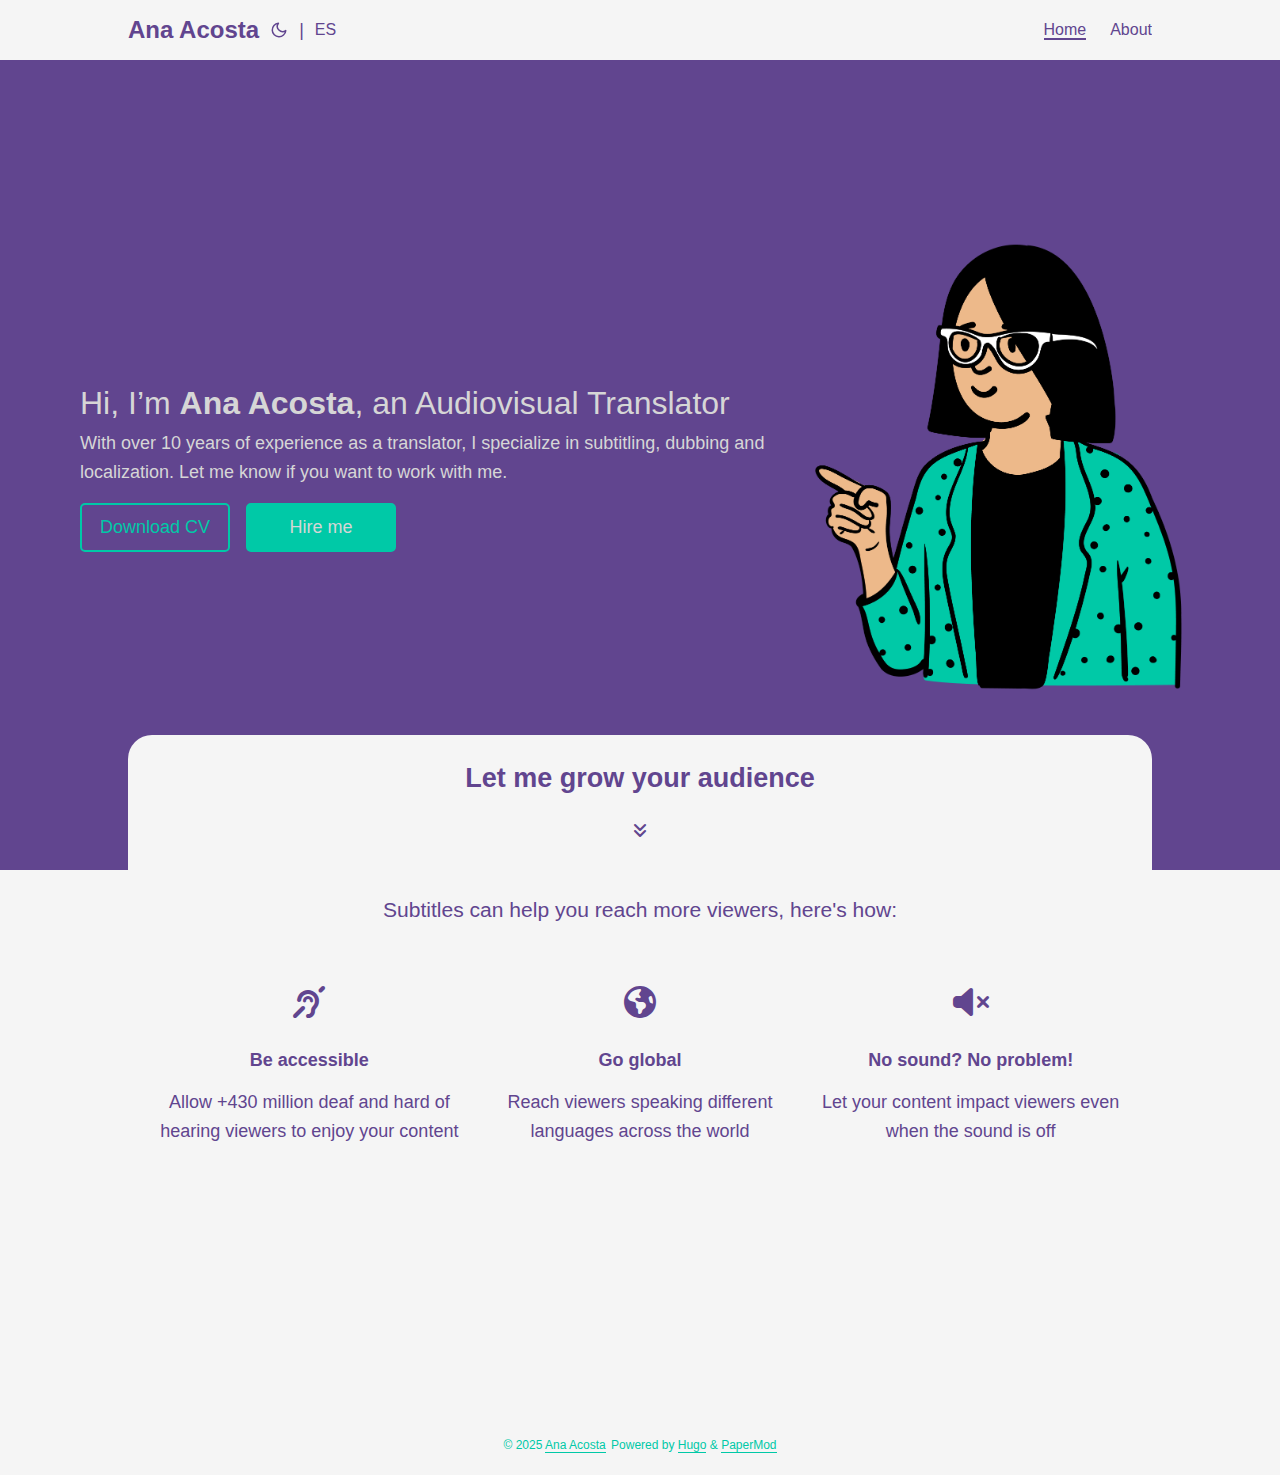
==== index.html @ 1afe2f25 "build" ====
<!DOCTYPE html>
<html lang="en" dir="auto">

<head>
	<meta name="generator" content="Hugo 0.145.0"><meta charset="utf-8">
<meta http-equiv="X-UA-Compatible" content="IE=edge">
<meta name="viewport" content="width=device-width, initial-scale=1, shrink-to-fit=no">
<meta name="robots" content="index, follow">
<title>Ana Acosta</title>

<meta name="description" content="">
<meta name="author" content="">
<link rel="canonical" href="http://anatraductora.netlify.app/">
<link crossorigin="anonymous" href="/assets/css/stylesheet.622bb0aef351e11226bcba35657002b34251ba4b2de936a2e7d5f0793b246d91.css" integrity="sha256-YiuwrvNR4RImvLo1ZXACs0JRukst6Tai59XweTskbZE=" rel="preload stylesheet" as="style">
<link rel="icon" href="http://anatraductora.netlify.app/favicon.ico">
<link rel="icon" type="image/png" sizes="16x16" href="http://anatraductora.netlify.app/favicon-16x16.png">
<link rel="icon" type="image/png" sizes="32x32" href="http://anatraductora.netlify.app/favicon-32x32.png">
<link rel="apple-touch-icon" href="http://anatraductora.netlify.app/apple-touch-icon.png">
<link rel="mask-icon" href="http://anatraductora.netlify.app/safari-pinned-tab.svg">
<meta name="theme-color" content="#2e2e33">
<meta name="msapplication-TileColor" content="#2e2e33">
<link rel="alternate" type="application/rss+xml" href="http://anatraductora.netlify.app/index.xml">
<link rel="alternate" hreflang="es" href="http://anatraductora.netlify.app/es/">
<link rel="alternate" hreflang="en" href="http://anatraductora.netlify.app/">
<noscript>
    <style>
        #theme-toggle,
        .top-link {
            display: none;
        }

    </style>
    <style>
        @media (prefers-color-scheme: dark) {
            :root {
                --theme: rgb(29, 30, 32);
                --entry: rgb(46, 46, 51);
                --primary: rgb(218, 218, 219);
                --secondary: rgb(155, 156, 157);
                --tertiary: rgb(65, 66, 68);
                --content: rgb(196, 196, 197);
                --hljs-bg: rgb(46, 46, 51);
                --code-bg: rgb(55, 56, 62);
                --border: rgb(51, 51, 51);
            }

            .list {
                background: var(--theme);
            }

            .list:not(.dark)::-webkit-scrollbar-track {
                background: 0 0;
            }

            .list:not(.dark)::-webkit-scrollbar-thumb {
                border-color: var(--theme);
            }
        }

    </style>
</noscript><link rel="stylesheet" href="/css/fontawesome.min.css" />
<link rel="stylesheet" href="/css/solid.min.css" />

<script src="/js/helpers.js"></script><meta property="og:title" content="Ana Acosta" />
<meta property="og:description" content="" />
<meta property="og:type" content="website" />
<meta property="og:url" content="http://anatraductora.netlify.app/" />

<meta name="twitter:card" content="summary"/>
<meta name="twitter:title" content="Ana Acosta"/>
<meta name="twitter:description" content=""/>

<script type="application/ld+json">
{
  "@context": "https://schema.org",
  "@type": "Organization",
  "name": "Ana Acosta",
  "url": "http://anatraductora.netlify.app/",
  "description": "",
  "thumbnailUrl": "http://anatraductora.netlify.app/favicon.ico",
  "sameAs": [
      
  ]
}
</script>
</head>

<body class="list" id="top">
<script>
    if (localStorage.getItem("pref-theme") === "dark") {
        document.body.classList.add('dark');
    } else if (localStorage.getItem("pref-theme") === "light") {
        document.body.classList.remove('dark')
    } else if (window.matchMedia('(prefers-color-scheme: dark)').matches) {
        document.body.classList.add('dark');
    }

</script>

<header class="header">
    <nav class="nav">
        <div class="logo">
            <a href="http://anatraductora.netlify.app/" accesskey="h" title="Ana Acosta (Alt + H)">Ana Acosta</a>
            <div class="logo-switches">
                <button id="theme-toggle" accesskey="t" title="(Alt + T)">
                    <svg id="moon" xmlns="http://www.w3.org/2000/svg" width="24" height="18" viewBox="0 0 24 24"
                        fill="none" stroke="currentColor" stroke-width="2" stroke-linecap="round"
                        stroke-linejoin="round">
                        <path d="M21 12.79A9 9 0 1 1 11.21 3 7 7 0 0 0 21 12.79z"></path>
                    </svg>
                    <svg id="sun" xmlns="http://www.w3.org/2000/svg" width="24" height="18" viewBox="0 0 24 24"
                        fill="none" stroke="currentColor" stroke-width="2" stroke-linecap="round"
                        stroke-linejoin="round">
                        <circle cx="12" cy="12" r="5"></circle>
                        <line x1="12" y1="1" x2="12" y2="3"></line>
                        <line x1="12" y1="21" x2="12" y2="23"></line>
                        <line x1="4.22" y1="4.22" x2="5.64" y2="5.64"></line>
                        <line x1="18.36" y1="18.36" x2="19.78" y2="19.78"></line>
                        <line x1="1" y1="12" x2="3" y2="12"></line>
                        <line x1="21" y1="12" x2="23" y2="12"></line>
                        <line x1="4.22" y1="19.78" x2="5.64" y2="18.36"></line>
                        <line x1="18.36" y1="5.64" x2="19.78" y2="4.22"></line>
                    </svg>
                </button>
                <ul class="lang-switch"><li>|</li>
                    <li>
                        <a href="http://anatraductora.netlify.app/es/" title="Español"
                            aria-label="Español">ES</a>
                    </li>
                </ul>
            </div>
        </div>
        <ul id="menu">
            <li>
                <a href="http://anatraductora.netlify.app/" title="Home">
                    <span class="active">Home</span>
                </a>
            </li>
            <li>
                <a href="http://anatraductora.netlify.app/about" title="About">
                    <span>About</span>
                </a>
            </li>
        </ul>
    </nav>
</header>
<main class="main"> <section class="home-hero">
    <div>
        <div>
            <p class="home-hero-title">Hi, I&rsquo;m <strong>Ana Acosta</strong>, an Audiovisual Translator</p>
            <p>With over 10 years of experience as a translator, I specialize in subtitling, dubbing and localization. Let me know if you want to work with me.</p>
        </div>
        <div class="home-hero-btns">
            <a class="home-hero-btn btn-secondary" href='/resources/en/Ana_Acosta_CV.pdf'>Download CV</a>
            <a class="home-hero-btn" href="mailto: anasilvina.acosta@gmail.com">Hire me </a>
        </div>
    </div>

  <div>
    <img src="/img/ana.png" alt="Illustration of Ana" class="home-hero-img"/>
  </div>
</section>
<section class="home-sellingpts">
    <div class="cat">
        <h2>Let me grow your audience<h2>
        <a href="#home-sellingpts-blurb"><i class="fa-solid fa-angles-down hide-on-scroll"></i></a>
    </div>
    <h3 class="home-sellingpts-blurb" id="home-sellingpts-blurb">Subtitles can help you reach more viewers, here&#39;s how:</h3>
    <div class="home-sellingpts-list">
        <article class="flex flex-col">
            <i class="fa-solid fa-ear-deaf text-5xl mb-4"></i>
            <h4 class="text-lg font-medium">Be accessible</h4>
            <p> Allow &#43;430 million deaf and hard of hearing viewers to enjoy your content </p>
        </article>
        <article class="flex flex-col">
            <i class="fa-solid fa-earth-americas text-5xl mb-4"></i>
            <h4 class="text-lg font-medium"> Go global </h4>
            <p> Reach viewers speaking different languages across the world </p>
        </article>
        <article class="flex flex-col">
            <i class="fa-solid fa-volume-xmark text-5xl mb-4"></i>
            <h4 class="text-lg font-medium"> No sound? No problem! </h4>
            <p> Let your content impact viewers even when the sound is off </p>
        </article>
    </div>
</section>

    </main>
    
<footer class="footer">
    <span>&copy; 2025 <a href="http://anatraductora.netlify.app/">Ana Acosta</a></span>
    <span>
        Powered by
        <a href="https://gohugo.io/" rel="noopener noreferrer" target="_blank">Hugo</a> &
        <a href="https://github.com/adityatelange/hugo-PaperMod/" rel="noopener" target="_blank">PaperMod</a>
    </span>
</footer>
<a href="#top" aria-label="go to top" title="Go to Top (Alt + G)" class="top-link" id="top-link" accesskey="g">
    <svg xmlns="http://www.w3.org/2000/svg" viewBox="0 0 12 6" fill="currentColor">
        <path d="M12 6H0l6-6z" />
    </svg>
</a>

<script>
    let menu = document.getElementById('menu')
    if (menu) {
        menu.scrollLeft = localStorage.getItem("menu-scroll-position");
        menu.onscroll = function () {
            localStorage.setItem("menu-scroll-position", menu.scrollLeft);
        }
    }

    document.querySelectorAll('a[href^="#"]').forEach(anchor => {
        anchor.addEventListener("click", function (e) {
            e.preventDefault();
            var id = this.getAttribute("href").substr(1);
            if (!window.matchMedia('(prefers-reduced-motion: reduce)').matches) {
                document.querySelector(`[id='${decodeURIComponent(id)}']`).scrollIntoView({
                    behavior: "smooth"
                });
            } else {
                document.querySelector(`[id='${decodeURIComponent(id)}']`).scrollIntoView();
            }
            if (id === "top") {
                history.replaceState(null, null, " ");
            } else {
                history.pushState(null, null, `#${id}`);
            }
        });
    });

</script>
<script>
    var mybutton = document.getElementById("top-link");
    window.onscroll = function () {
        if (document.body.scrollTop > 800 || document.documentElement.scrollTop > 800) {
            mybutton.style.visibility = "visible";
            mybutton.style.opacity = "1";
        } else {
            mybutton.style.visibility = "hidden";
            mybutton.style.opacity = "0";
        }
    };

</script>
<script>
    document.getElementById("theme-toggle").addEventListener("click", () => {
        if (document.body.className.includes("dark")) {
            document.body.classList.remove('dark');
            localStorage.setItem("pref-theme", 'light');
        } else {
            document.body.classList.add('dark');
            localStorage.setItem("pref-theme", 'dark');
        }
    })

</script>
</body>

</html>
---- assets/css/stylesheet.622bb0aef351e11226bcba35657002b34251ba4b2de936a2e7d5f0793b246d91.css ----
/*
  PaperMod v6
  License: MIT https://github.com/adityatelange/hugo-PaperMod/blob/master/LICENSE
  Copyright (c) 2020 nanxiaobei and adityatelange
  Copyright (c) 2021-2022 adityatelange
*/
:root{--gap:24px;--content-gap:20px;--nav-width:1024px;--main-width:720px;--header-height:60px;--footer-height:60px;--radius:8px;--theme:rgb(255, 255, 255);--entry:rgb(255, 255, 255);--primary:#61458F;--secondary:#00C9A7;--tertiary:rgb(214, 214, 214);--content:rgb(31, 31, 31);--hljs-bg:rgb(28, 29, 33);--code-bg:rgb(245, 245, 245);--border:rgb(238, 238, 238)}.dark{--theme:rgb(29, 30, 32);--entry:rgb(46, 46, 51);--primary:rgb(218, 218, 219);--secondary:rgb(155, 156, 157);--tertiary:rgb(65, 66, 68);--content:rgb(196, 196, 197);--hljs-bg:rgb(46, 46, 51);--code-bg:rgb(55, 56, 62);--border:rgb(51, 51, 51)}.list{background:var(--code-bg)}.dark.list{background:var(--theme)}*,::after,::before{box-sizing:border-box}html{-webkit-tap-highlight-color:transparent;overflow-y:scroll}a,button,body{color:var(--primary)}h1,h2,h3,h4,h5,h6{color:var(--primary)}body{min-width:100%;font-family:-apple-system,BlinkMacSystemFont,segoe ui,Roboto,Oxygen,Ubuntu,Cantarell,open sans,helvetica neue,sans-serif;font-size:18px;line-height:1.6;word-break:break-word;background:var(--theme)}article,aside,figcaption,figure,footer,header,hgroup,main,nav,section,table{display:block}h1,h2,h3,h4,h5,h6{line-height:1.2}h1,h2,h3,h4,h5,h6,p{margin-top:0;margin-bottom:0}ul{padding:0}a{text-decoration:none}body,figure,ul{margin:0}table{width:100%;border-collapse:collapse;border-spacing:0;overflow-x:auto;word-break:keep-all}button,input,textarea{padding:0;font:inherit;background:0 0;border:0}input,textarea{outline:0}button,input[type=button],input[type=submit]{cursor:pointer}input:-webkit-autofill,textarea:-webkit-autofill{box-shadow:0 0 0 50px var(--theme)inset}img{display:block;max-width:100%}.not-found{position:absolute;left:0;right:0;display:flex;align-items:center;justify-content:center;height:80%;font-size:160px;font-weight:700}.about-container{padding:5vh 10vw;display:grid;grid-template-columns:1fr 2fr;gap:10vw;align-items:center}.about-img .mobile-img{display:none}@media(max-width:640px){.about-container{display:flex;flex-direction:column}.about-img .mobile-img{display:block}.about-img .desktop-img{display:none}}.archive-posts{width:100%;font-size:16px}.archive-year{margin-top:40px}.archive-year:not(:last-of-type){border-bottom:2px solid var(--border)}.archive-month{display:flex;align-items:flex-start;padding:10px 0}.archive-month-header{margin:25px 0;width:200px}.archive-month:not(:last-of-type){border-bottom:1px solid var(--border)}.archive-entry{position:relative;padding:5px;margin:10px 0}.archive-entry-title{margin:5px 0;font-weight:400}.archive-count,.archive-meta{color:var(--secondary);font-size:14px}.footer,.top-link{font-size:12px;color:var(--secondary)}.footer{max-width:calc(var(--main-width) + var(--gap) * 2);margin:auto;padding:calc((var(--footer-height) - var(--gap))/2)var(--gap);text-align:center;line-height:24px}.footer span{margin-inline-start:1px;margin-inline-end:1px}.footer span:last-child{white-space:nowrap}.footer a{color:inherit;border-bottom:1px solid var(--secondary)}.footer a:hover{border-bottom:1px solid var(--primary)}.top-link{visibility:hidden;position:fixed;bottom:60px;right:30px;z-index:99;background:var(--tertiary);width:42px;height:42px;padding:12px;border-radius:64px;transition:visibility .5s,opacity .8s linear}.top-link,.top-link svg{filter:drop-shadow(0 0 0 var(--theme))}.footer a:hover,.top-link:hover{color:var(--primary)}.top-link:focus,#theme-toggle:focus{outline:0}.nav{display:flex;flex-wrap:wrap;justify-content:space-between;max-width:calc(var(--nav-width) + var(--gap) * 2);margin-inline-start:auto;margin-inline-end:auto;line-height:var(--header-height)}.nav a{display:block}.logo,#menu{display:flex;margin:auto var(--gap)}.logo{flex-wrap:inherit}.logo a{font-size:24px;font-weight:700}.logo a img,.logo a svg{display:inline;vertical-align:middle;pointer-events:none;transform:translate(0,-10%);border-radius:6px;margin-inline-end:8px}button#theme-toggle{font-size:26px;margin:auto 4px}body.dark #moon{vertical-align:middle;display:none}body:not(.dark) #sun{display:none}#menu{list-style:none;word-break:keep-all;overflow-x:auto;white-space:nowrap}#menu li+li{margin-inline-start:var(--gap)}#menu a{font-size:16px}#menu .active{font-weight:500;border-bottom:2px solid}.lang-switch li,.lang-switch ul,.logo-switches{display:inline-flex;margin:auto 4px}.lang-switch{display:flex;flex-wrap:inherit}.lang-switch a{margin:auto 3px;font-size:16px;font-weight:500}.logo-switches{flex-wrap:inherit}.home-hero{min-width:100%;background-color:var(--primary);color:var(--tertiary);min-height:90vh;display:flex;align-items:center;justify-content:space-between;padding:0 5rem}.home-hero-title{font-size:2rem}.home-hero-img{max-height:80vh}.home-hero-btn{display:inline-block;text-align:center;border:2px solid var(--secondary);min-width:150px;border-radius:5px;padding:8px;cursor:pointer;color:var(--tertiary);background-color:var(--secondary)}.home-hero-btn.btn-secondary{color:var(--secondary);background-color:transparent}.home-hero-btns{margin-top:1rem;display:flex;gap:1rem}.home-hero-btn:hover{filter:brightness(.9);-webkit-transition:500ms -webkit-filter linear;-moz-transition:500ms -moz-filter linear;-moz-transition:500ms filter linear;-ms-transition:500ms -ms-filter linear;-o-transition:500ms -o-filter linear;-webkit-filter-transition:500ms filter linear,500ms -webkit-filter linear}.home-sellingpts{position:relative;top:-15vh;width:80%;border-top-left-radius:1.5rem;border-top-right-radius:1.5rem;text-align:center;margin:auto;padding:0 2rem;background-color:var(--code-bg)}.home-sellingpts .cat{min-height:15vh;display:flex;flex-direction:column;align-items:center;justify-content:center;margin-bottom:3vh;gap:1rem}.home-sellingpts .cat i{font-size:1rem}.home-sellingpts-blurb{margin-bottom:4rem;font-weight:400}.home-sellingpts-list{display:grid;grid-template-columns:1fr 1fr 1fr;gap:2rem;padding-bottom:15vh}.home-sellingpts-list article{display:flex;flex-direction:column;gap:1rem}.home-sellingpts-list article i{font-size:2rem;margin-bottom:1rem}@media(max-width:768px){.home-sellingpts-list{grid-template-columns:1fr;grid-template-rows:1fr 1fr 1fr}}@media(max-width:640px){.home-hero{flex-direction:column;text-align:center;justify-content:normal}.home-hero-img{position:relative;top:10vh}.home-hero-btns{justify-content:center;margin-top:1rem}.home-sellingpts{top:-17vh}.home-sellingpts .cat{font-size:1rem;padding-top:1rem;gap:.5rem}}.main{position:relative;min-height:calc(100vh - var(--header-height) - var(--footer-height));margin:auto}.page-header h1{font-size:40px}.pagination{display:flex}.pagination a{color:var(--theme);font-size:13px;line-height:36px;background:var(--primary);border-radius:calc(36px/2);padding:0 16px}.pagination .next{margin-inline-start:auto}.social-icons{padding:12px 0}.social-icons a:not(:last-of-type){margin-inline-end:12px}.social-icons a svg{height:26px;width:26px}code{direction:ltr}div.highlight,pre{position:relative}.copy-code{display:none;position:absolute;top:4px;right:4px;color:rgba(255,255,255,.8);background:rgba(78,78,78,.8);border-radius:var(--radius);padding:0 5px;font-size:14px;user-select:none}div.highlight:hover .copy-code,pre:hover .copy-code{display:block}.first-entry{position:relative;display:flex;flex-direction:column;justify-content:center;min-height:320px;margin:var(--gap)0 calc(var(--gap) * 2)}.first-entry .entry-header{overflow:hidden;display:-webkit-box;-webkit-box-orient:vertical;-webkit-line-clamp:3}.first-entry .entry-header h1{font-size:34px;line-height:1.3}.first-entry .entry-content{margin:14px 0;font-size:16px;-webkit-line-clamp:3}.first-entry .entry-footer{font-size:14px}.home-info .entry-content{-webkit-line-clamp:unset}.post-entry{position:relative;margin-bottom:var(--gap);padding:var(--gap);background:var(--entry);border-radius:var(--radius);transition:transform .1s;border:1px solid var(--border)}.post-entry:active{transform:scale(.96)}.tag-entry .entry-cover{display:none}.entry-header h2{font-size:24px;line-height:1.3}.entry-content{margin:8px 0;color:var(--secondary);font-size:14px;line-height:1.6;overflow:hidden;display:-webkit-box;-webkit-box-orient:vertical;-webkit-line-clamp:2}.entry-footer{color:var(--secondary);font-size:13px}.entry-link{position:absolute;left:0;right:0;top:0;bottom:0}.entry-cover,.entry-isdraft{font-size:14px;color:var(--secondary)}.entry-cover{margin-bottom:var(--gap);text-align:center}.entry-cover img{border-radius:var(--radius);pointer-events:none;width:100%;height:auto}.entry-cover a{color:var(--secondary);box-shadow:0 1px 0 var(--primary)}.page-header,.post-header{margin:24px auto var(--content-gap)}.post-title{margin-bottom:2px;font-size:40px}.post-description{margin-top:10px;margin-bottom:5px}.post-meta,.breadcrumbs{color:var(--secondary);font-size:14px;display:flex;flex-wrap:wrap}.post-meta .i18n_list li{display:inline-flex;list-style:none;margin:auto 3px;box-shadow:0 1px 0 var(--secondary)}.breadcrumbs a{font-size:16px}.post-content{color:var(--content)}.post-content h3,.post-content h4,.post-content h5,.post-content h6{margin:24px 0 16px}.post-content h1{margin:40px auto 32px;font-size:40px}.post-content h2{margin:32px auto 24px;font-size:32px}.post-content h3{font-size:24px}.post-content h4{font-size:16px}.post-content h5{font-size:14px}.post-content h6{font-size:12px}.post-content a,.toc a:hover{box-shadow:0 1px}.post-content a code{margin:auto 0;border-radius:0;box-shadow:0 -1px 0 var(--primary)inset}.post-content del{text-decoration:none;background:linear-gradient(to right,var(--primary) 100%,transparent 0)0/1px 1px repeat-x}.post-content dl,.post-content ol,.post-content p,.post-content figure,.post-content ul{margin-bottom:var(--content-gap)}.post-content ol,.post-content ul{padding-inline-start:20px}.post-content li{margin-top:5px}.post-content li p{margin-bottom:0}.post-content dl{display:flex;flex-wrap:wrap;margin:0}.post-content dt{width:25%;font-weight:700}.post-content dd{width:75%;margin-inline-start:0;padding-inline-start:10px}.post-content dd~dd,.post-content dt~dt{margin-top:10px}.post-content table{margin-bottom:32px}.post-content table th,.post-content table:not(.highlighttable,.highlight table,.gist .highlight) td{min-width:80px;padding:12px 8px;line-height:1.5;border-bottom:1px solid var(--border)}.post-content table th{font-size:14px;text-align:start}.post-content table:not(.highlighttable) td code:only-child{margin:auto 0}.post-content .highlight table{border-radius:var(--radius)}.post-content .highlight:not(table){margin:10px auto;background:var(--hljs-bg)!important;border-radius:var(--radius);direction:ltr}.post-content li>.highlight{margin-inline-end:0}.post-content ul pre{margin-inline-start:calc(var(--gap) * -2)}.post-content .highlight pre{margin:0}.post-content .highlighttable{table-layout:fixed}.post-content .highlighttable td:first-child{width:40px}.post-content .highlighttable td .linenodiv{padding-inline-end:0!important}.post-content .highlighttable td .highlight,.post-content .highlighttable td .linenodiv pre{margin-bottom:0}.post-content code{margin:auto 4px;padding:4px 6px;font-size:.78em;line-height:1.5;background:var(--code-bg);border-radius:2px}.post-content pre code{display:block;margin:auto 0;padding:10px;color:#d5d5d6;background:var(--hljs-bg)!important;border-radius:var(--radius);overflow-x:auto;word-break:break-all}.post-content blockquote{margin:20px 0;padding:0 14px;border-inline-start:3px solid var(--primary)}.post-content hr{margin:30px 0;height:2px;background:var(--tertiary);border:0}.post-content iframe{max-width:100%}.post-content img{border-radius:4px;margin:1rem 0}.post-content img[src*="#center"]{margin:1rem auto}.post-content figure.align-center{text-align:center}.post-content figure>figcaption{color:var(--primary);font-size:16px;font-weight:700;margin:8px 0 16px}.post-content figure>figcaption>p{color:var(--secondary);font-size:14px;font-weight:400}.toc{margin:0 2px 40px;border:1px solid var(--border);background:var(--code-bg);border-radius:var(--radius);padding:.4em}.dark .toc{background:var(--entry)}.toc details summary{cursor:zoom-in;margin-inline-start:20px}.toc details[open] summary{cursor:zoom-out}.toc .details{display:inline;font-weight:500}.toc .inner{margin:0 20px;padding:10px 20px}.toc li ul{margin-inline-start:var(--gap)}.toc summary:focus{outline:0}.post-footer{margin-top:56px}.post-tags li{display:inline-block;margin-inline-end:3px;margin-bottom:5px}.post-tags a,.share-buttons,.paginav{border-radius:var(--radius);background:var(--code-bg);border:1px solid var(--border)}.post-tags a{display:block;padding-inline-start:14px;padding-inline-end:14px;color:var(--secondary);font-size:14px;line-height:34px;background:var(--code-bg)}.post-tags a:hover,.paginav a:hover{background:var(--border)}.share-buttons{margin:14px 0;padding-inline-start:var(--radius);display:flex;justify-content:center;overflow-x:auto}.share-buttons a{margin-top:10px}.share-buttons a:not(:last-of-type){margin-inline-end:12px}h1:hover .anchor,h2:hover .anchor,h3:hover .anchor,h4:hover .anchor,h5:hover .anchor,h6:hover .anchor{display:inline-flex;color:var(--secondary);margin-inline-start:8px;font-weight:500;user-select:none}.paginav{margin:10px 0;display:flex;line-height:30px;border-radius:var(--radius)}.paginav a{padding-inline-start:14px;padding-inline-end:14px;border-radius:var(--radius)}.paginav .title{letter-spacing:1px;text-transform:uppercase;font-size:small;color:var(--secondary)}.paginav .prev,.paginav .next{width:50%}.paginav span:hover:not(.title){box-shadow:0 1px}.paginav .next{margin-inline-start:auto;text-align:right}[dir=rtl] .paginav .next{text-align:left}h1>a>svg{display:inline}img.in-text{display:inline;margin:auto}.buttons,.main .profile{display:flex;justify-content:center}.main .profile{align-items:center;min-height:calc(100vh - var(--header-height) - var(--footer-height) - (var(--gap) * 2));text-align:center}.profile .profile_inner h1{padding:12px 0}.profile img{display:inline-table;border-radius:50%}.buttons{flex-wrap:wrap;max-width:400px;margin:0 auto}.button{background:var(--tertiary);border-radius:var(--radius);margin:8px;padding:6px;transition:transform .1s}.button-inner{padding:0 8px}.button:active{transform:scale(.96)}#searchbox input{padding:4px 10px;width:100%;color:var(--primary);font-weight:700;border:2px solid var(--tertiary);border-radius:var(--radius)}#searchbox input:focus{border-color:var(--secondary)}#searchResults li{list-style:none;border-radius:var(--radius);padding:10px;margin:10px 0;position:relative;font-weight:500}#searchResults{margin:10px 0;width:100%}#searchResults li:active{transition:transform .1s;transform:scale(.98)}#searchResults a{position:absolute;width:100%;height:100%;top:0;left:0;outline:none}#searchResults .focus{transform:scale(.98);border:2px solid var(--tertiary)}.terms-tags li{display:inline-block;margin:10px;font-weight:500}.terms-tags a{display:block;padding:3px 10px;background:var(--tertiary);border-radius:6px;transition:transform .1s}.terms-tags a:active{background:var(--tertiary);transform:scale(.96)}.hljs-comment,.hljs-quote{color:#b6b18b}.hljs-deletion,.hljs-name,.hljs-regexp,.hljs-selector-class,.hljs-selector-id,.hljs-tag,.hljs-template-variable,.hljs-variable{color:#eb3c54}.hljs-built_in,.hljs-builtin-name,.hljs-link,.hljs-literal,.hljs-meta,.hljs-number,.hljs-params,.hljs-type{color:#e7ce56}.hljs-attribute{color:#ee7c2b}.hljs-addition,.hljs-bullet,.hljs-string,.hljs-symbol{color:#4fb4d7}.hljs-section,.hljs-title{color:#78bb65}.hljs-keyword,.hljs-selector-tag{color:#b45ea4}.hljs{display:block;overflow-x:auto;background:#1c1d21;color:#c0c5ce;padding:.5em}.hljs-emphasis{font-style:italic}.hljs-strong{font-weight:700}::-webkit-scrollbar-track{background:0 0}.list:not(.dark)::-webkit-scrollbar-track{background:var(--code-bg)}::-webkit-scrollbar-thumb{background:var(--tertiary);border:5px solid var(--theme);border-radius:var(--radius)}.list:not(.dark)::-webkit-scrollbar-thumb{border:5px solid var(--code-bg)}::-webkit-scrollbar-thumb:hover{background:var(--secondary)}::-webkit-scrollbar:not(.highlighttable,.highlight table,.gist .highlight){background:var(--theme)}.post-content .highlighttable td .highlight pre code::-webkit-scrollbar{display:none}.post-content :not(table) ::-webkit-scrollbar-thumb{border:2px solid var(--hljs-bg);background:#717175}.post-content :not(table) ::-webkit-scrollbar-thumb:hover{background:#a3a3a5}.gist table::-webkit-scrollbar-thumb{border:2px solid #fff;background:#adadad}.gist table::-webkit-scrollbar-thumb:hover{background:#707070}.post-content table::-webkit-scrollbar-thumb{border-width:2px}@media screen and (min-width:768px){::-webkit-scrollbar{width:19px;height:11px}}@media screen and (max-width:768px){:root{--gap:14px}.profile img{transform:scale(.85)}.first-entry{min-height:260px}.archive-month{flex-direction:column}.archive-year{margin-top:20px}.footer{padding:calc((var(--footer-height) - var(--gap) - 10px)/2)var(--gap)}}@media screen and (max-width:900px){.list .top-link{transform:translateY(-5rem)}}@media(prefers-reduced-motion){.terms-tags a:active,.button:active,.post-entry:active,.top-link,#searchResults .focus,#searchResults li:active{transform:none}}
---- css/solid.min.css ----
/*!
 * Font Awesome Free 6.2.0 by @fontawesome - https://fontawesome.com
 * License - https://fontawesome.com/license/free (Icons: CC BY 4.0, Fonts: SIL OFL 1.1, Code: MIT License)
 * Copyright 2022 Fonticons, Inc.
 */
:host,:root{--fa-style-family-classic:"Font Awesome 6 Free";--fa-font-solid:normal 900 1em/1 "Font Awesome 6 Free"}@font-face{font-family:"Font Awesome 6 Free";font-style:normal;font-weight:900;font-display:block;src:url(../webfonts/fa-solid-900.woff2) format("woff2"),url(../webfonts/fa-solid-900.ttf) format("truetype")}.fa-solid,.fas{font-weight:900}
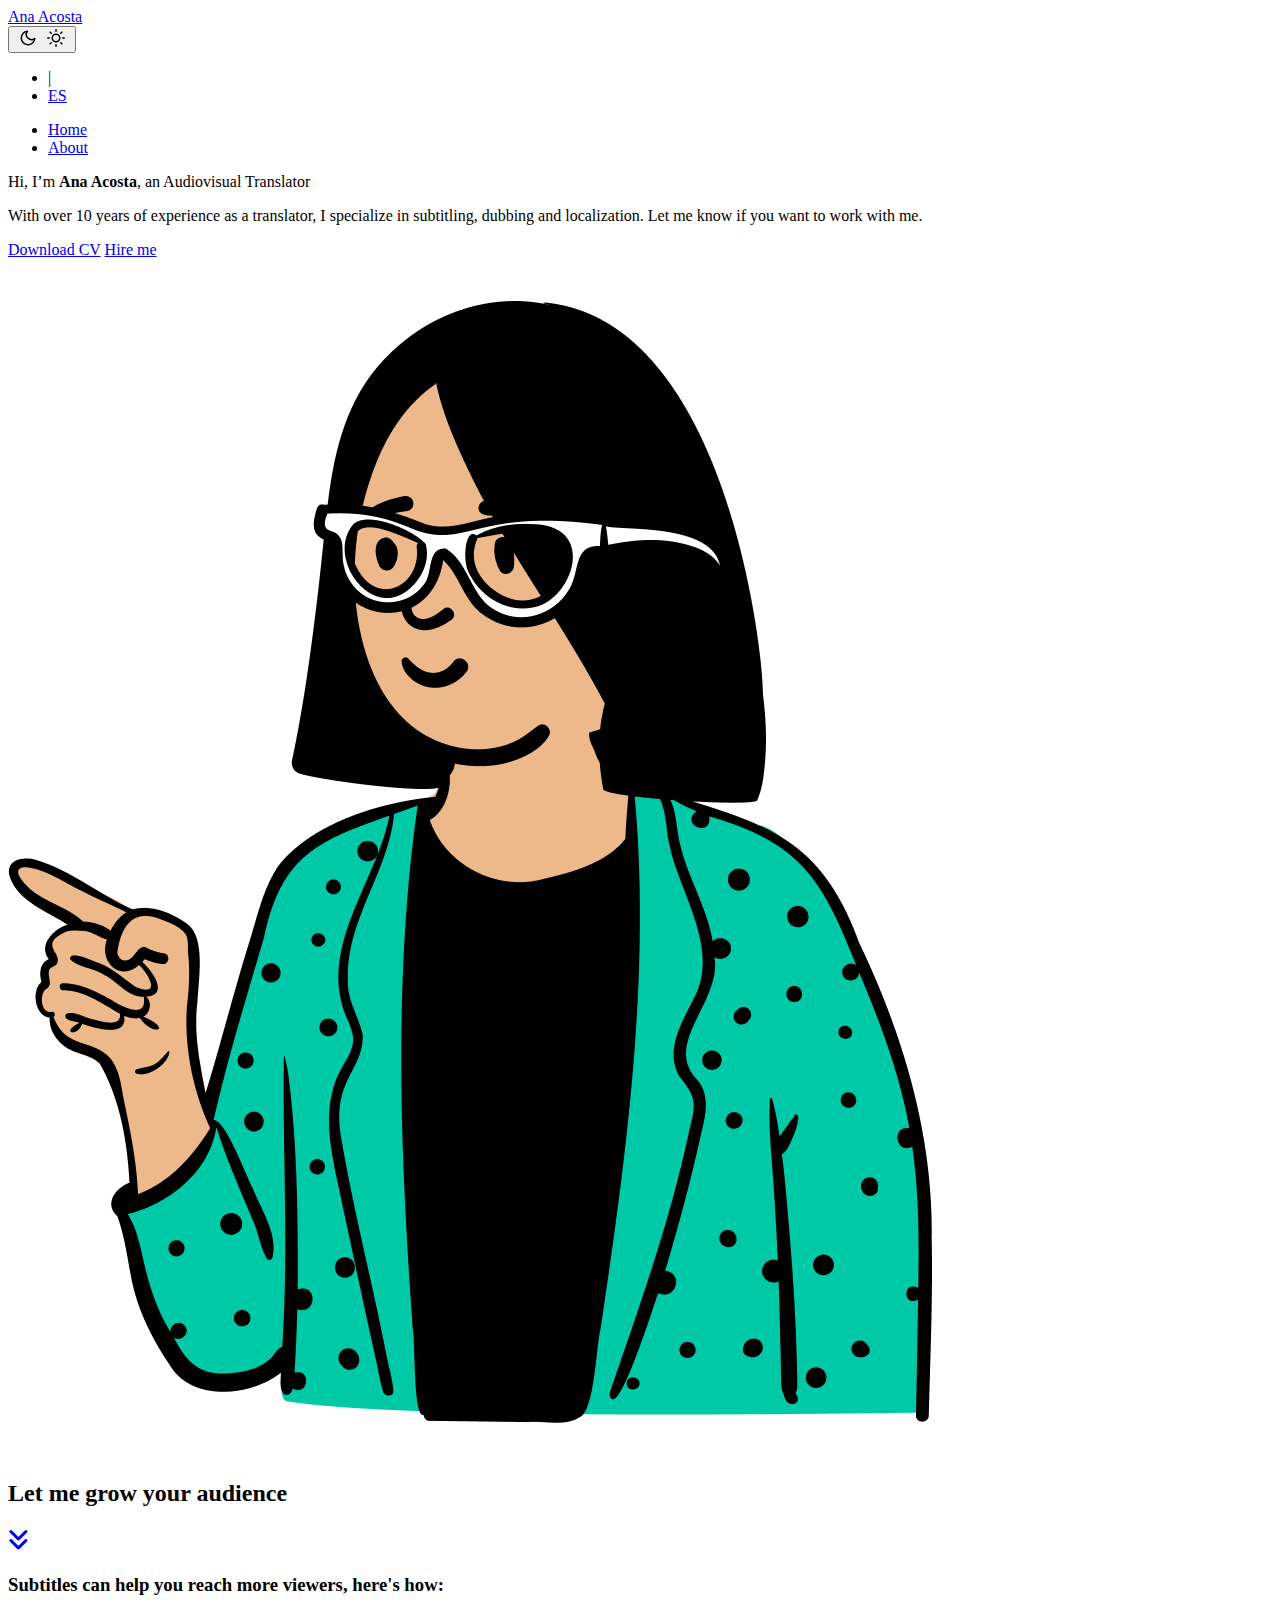
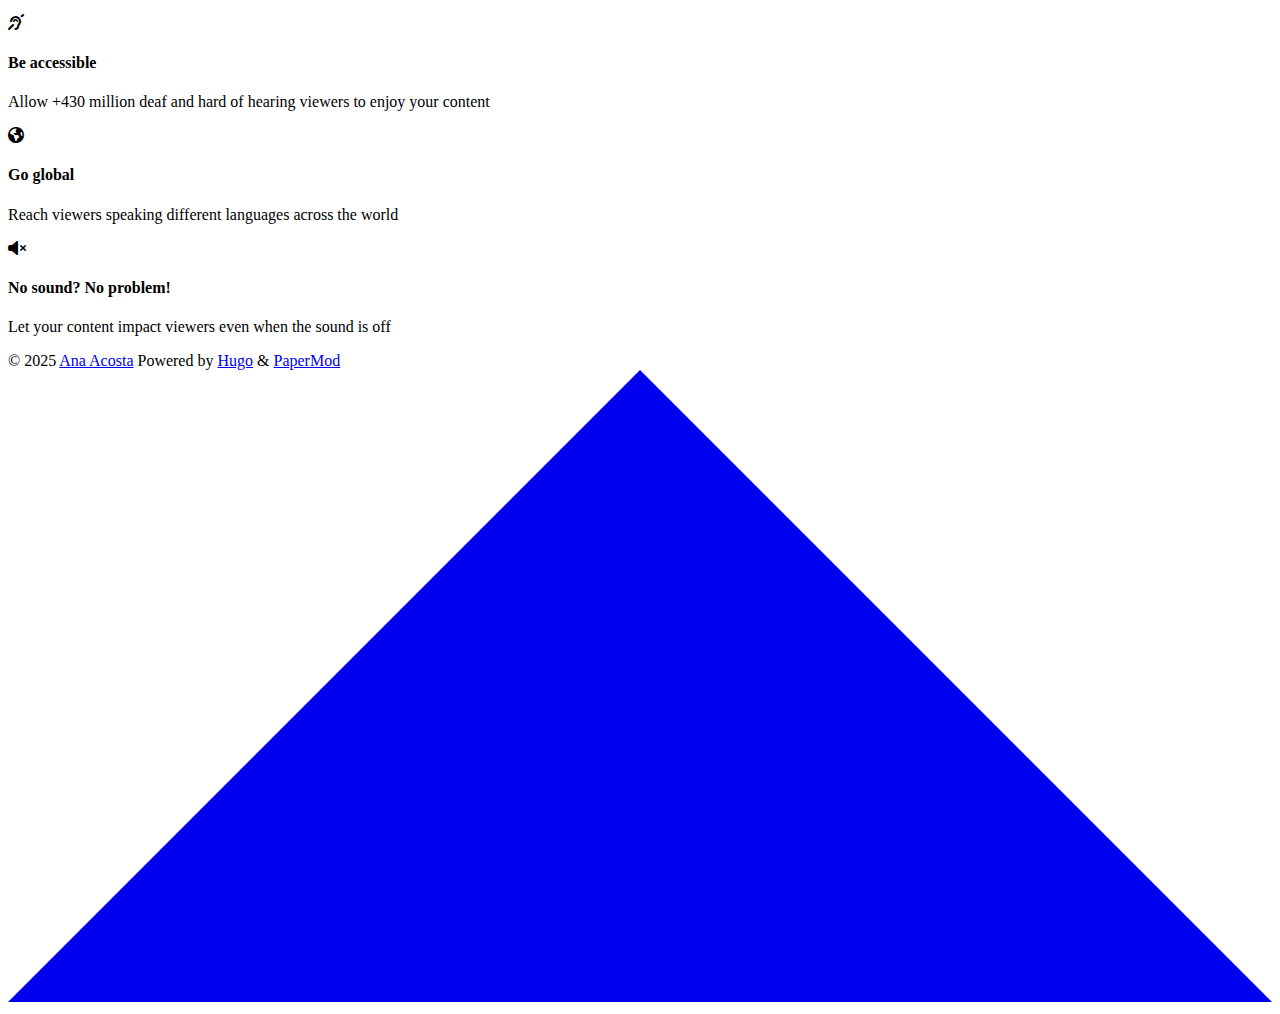
==== commit b3ad6711: "modify config" ====
--- a/index.html
+++ b/index.html
@@ -10,18 +10,18 @@
 
 <meta name="description" content="">
 <meta name="author" content="">
-<link rel="canonical" href="http://anatraductora.netlify.app/">
-<link crossorigin="anonymous" href="/assets/css/stylesheet.622bb0aef351e11226bcba35657002b34251ba4b2de936a2e7d5f0793b246d91.css" integrity="sha256-YiuwrvNR4RImvLo1ZXACs0JRukst6Tai59XweTskbZE=" rel="preload stylesheet" as="style">
-<link rel="icon" href="http://anatraductora.netlify.app/favicon.ico">
-<link rel="icon" type="image/png" sizes="16x16" href="http://anatraductora.netlify.app/favicon-16x16.png">
-<link rel="icon" type="image/png" sizes="32x32" href="http://anatraductora.netlify.app/favicon-32x32.png">
-<link rel="apple-touch-icon" href="http://anatraductora.netlify.app/apple-touch-icon.png">
-<link rel="mask-icon" href="http://anatraductora.netlify.app/safari-pinned-tab.svg">
+<link rel="canonical" href="https://AnaTraductora.github.io/landing-page/">
+<link crossorigin="anonymous" href="./landing-page/assets/css/stylesheet.622bb0aef351e11226bcba35657002b34251ba4b2de936a2e7d5f0793b246d91.css" integrity="sha256-YiuwrvNR4RImvLo1ZXACs0JRukst6Tai59XweTskbZE=" rel="preload stylesheet" as="style">
+<link rel="icon" href="https://AnaTraductora.github.io/landing-page/favicon.ico">
+<link rel="icon" type="image/png" sizes="16x16" href="https://AnaTraductora.github.io/landing-page/favicon-16x16.png">
+<link rel="icon" type="image/png" sizes="32x32" href="https://AnaTraductora.github.io/landing-page/favicon-32x32.png">
+<link rel="apple-touch-icon" href="https://AnaTraductora.github.io/landing-page/apple-touch-icon.png">
+<link rel="mask-icon" href="https://AnaTraductora.github.io/landing-page/safari-pinned-tab.svg">
 <meta name="theme-color" content="#2e2e33">
 <meta name="msapplication-TileColor" content="#2e2e33">
-<link rel="alternate" type="application/rss+xml" href="http://anatraductora.netlify.app/index.xml">
-<link rel="alternate" hreflang="es" href="http://anatraductora.netlify.app/es/">
-<link rel="alternate" hreflang="en" href="http://anatraductora.netlify.app/">
+<link rel="alternate" type="application/rss+xml" href="https://AnaTraductora.github.io/landing-page/index.xml">
+<link rel="alternate" hreflang="es" href="https://AnaTraductora.github.io/landing-page/es/">
+<link rel="alternate" hreflang="en" href="https://AnaTraductora.github.io/landing-page/">
 <noscript>
     <style>
         #theme-toggle,
@@ -58,13 +58,13 @@
         }
 
     </style>
-</noscript><link rel="stylesheet" href="/css/fontawesome.min.css" />
-<link rel="stylesheet" href="/css/solid.min.css" />
-
-<script src="/js/helpers.js"></script><meta property="og:title" content="Ana Acosta" />
+</noscript><link rel="stylesheet" href="./css/fontawesome.min.css" />
+<link rel="stylesheet" href="./css/solid.min.css" />
+
+<script src="./js/helpers.js"></script><meta property="og:title" content="Ana Acosta" />
 <meta property="og:description" content="" />
 <meta property="og:type" content="website" />
-<meta property="og:url" content="http://anatraductora.netlify.app/" />
+<meta property="og:url" content="https://AnaTraductora.github.io/landing-page/" />
 
 <meta name="twitter:card" content="summary"/>
 <meta name="twitter:title" content="Ana Acosta"/>
@@ -75,9 +75,9 @@
   "@context": "https://schema.org",
   "@type": "Organization",
   "name": "Ana Acosta",
-  "url": "http://anatraductora.netlify.app/",
+  "url": "https://AnaTraductora.github.io/landing-page/",
   "description": "",
-  "thumbnailUrl": "http://anatraductora.netlify.app/favicon.ico",
+  "thumbnailUrl": "https://AnaTraductora.github.io/landing-page/favicon.ico",
   "sameAs": [
       
   ]
@@ -100,7 +100,7 @@
 <header class="header">
     <nav class="nav">
         <div class="logo">
-            <a href="http://anatraductora.netlify.app/" accesskey="h" title="Ana Acosta (Alt + H)">Ana Acosta</a>
+            <a href="https://AnaTraductora.github.io/landing-page/" accesskey="h" title="Ana Acosta (Alt + H)">Ana Acosta</a>
             <div class="logo-switches">
                 <button id="theme-toggle" accesskey="t" title="(Alt + T)">
                     <svg id="moon" xmlns="http://www.w3.org/2000/svg" width="24" height="18" viewBox="0 0 24 24"
@@ -124,7 +124,7 @@
                 </button>
                 <ul class="lang-switch"><li>|</li>
                     <li>
-                        <a href="http://anatraductora.netlify.app/es/" title="Español"
+                        <a href="https://AnaTraductora.github.io/landing-page/es/" title="Español"
                             aria-label="Español">ES</a>
                     </li>
                 </ul>
@@ -132,12 +132,12 @@
         </div>
         <ul id="menu">
             <li>
-                <a href="http://anatraductora.netlify.app/" title="Home">
-                    <span class="active">Home</span>
+                <a href="https://AnaTraductora.github.io/landing-page/" title="Home">
+                    <span>Home</span>
                 </a>
             </li>
             <li>
-                <a href="http://anatraductora.netlify.app/about" title="About">
+                <a href="https://AnaTraductora.github.io/landing-page/about" title="About">
                     <span>About</span>
                 </a>
             </li>
@@ -151,13 +151,13 @@
             <p>With over 10 years of experience as a translator, I specialize in subtitling, dubbing and localization. Let me know if you want to work with me.</p>
         </div>
         <div class="home-hero-btns">
-            <a class="home-hero-btn btn-secondary" href='/resources/en/Ana_Acosta_CV.pdf'>Download CV</a>
+            <a class="home-hero-btn btn-secondary" href='./resources/en/Ana_Acosta_CV.pdf'>Download CV</a>
             <a class="home-hero-btn" href="mailto: anasilvina.acosta@gmail.com">Hire me </a>
         </div>
     </div>
 
   <div>
-    <img src="/img/ana.png" alt="Illustration of Ana" class="home-hero-img"/>
+    <img src="./img/ana.png" alt="Illustration of Ana" class="home-hero-img"/>
   </div>
 </section>
 <section class="home-sellingpts">
@@ -188,7 +188,7 @@
     </main>
     
 <footer class="footer">
-    <span>&copy; 2025 <a href="http://anatraductora.netlify.app/">Ana Acosta</a></span>
+    <span>&copy; 2025 <a href="https://AnaTraductora.github.io/landing-page/">Ana Acosta</a></span>
     <span>
         Powered by
         <a href="https://gohugo.io/" rel="noopener noreferrer" target="_blank">Hugo</a> &
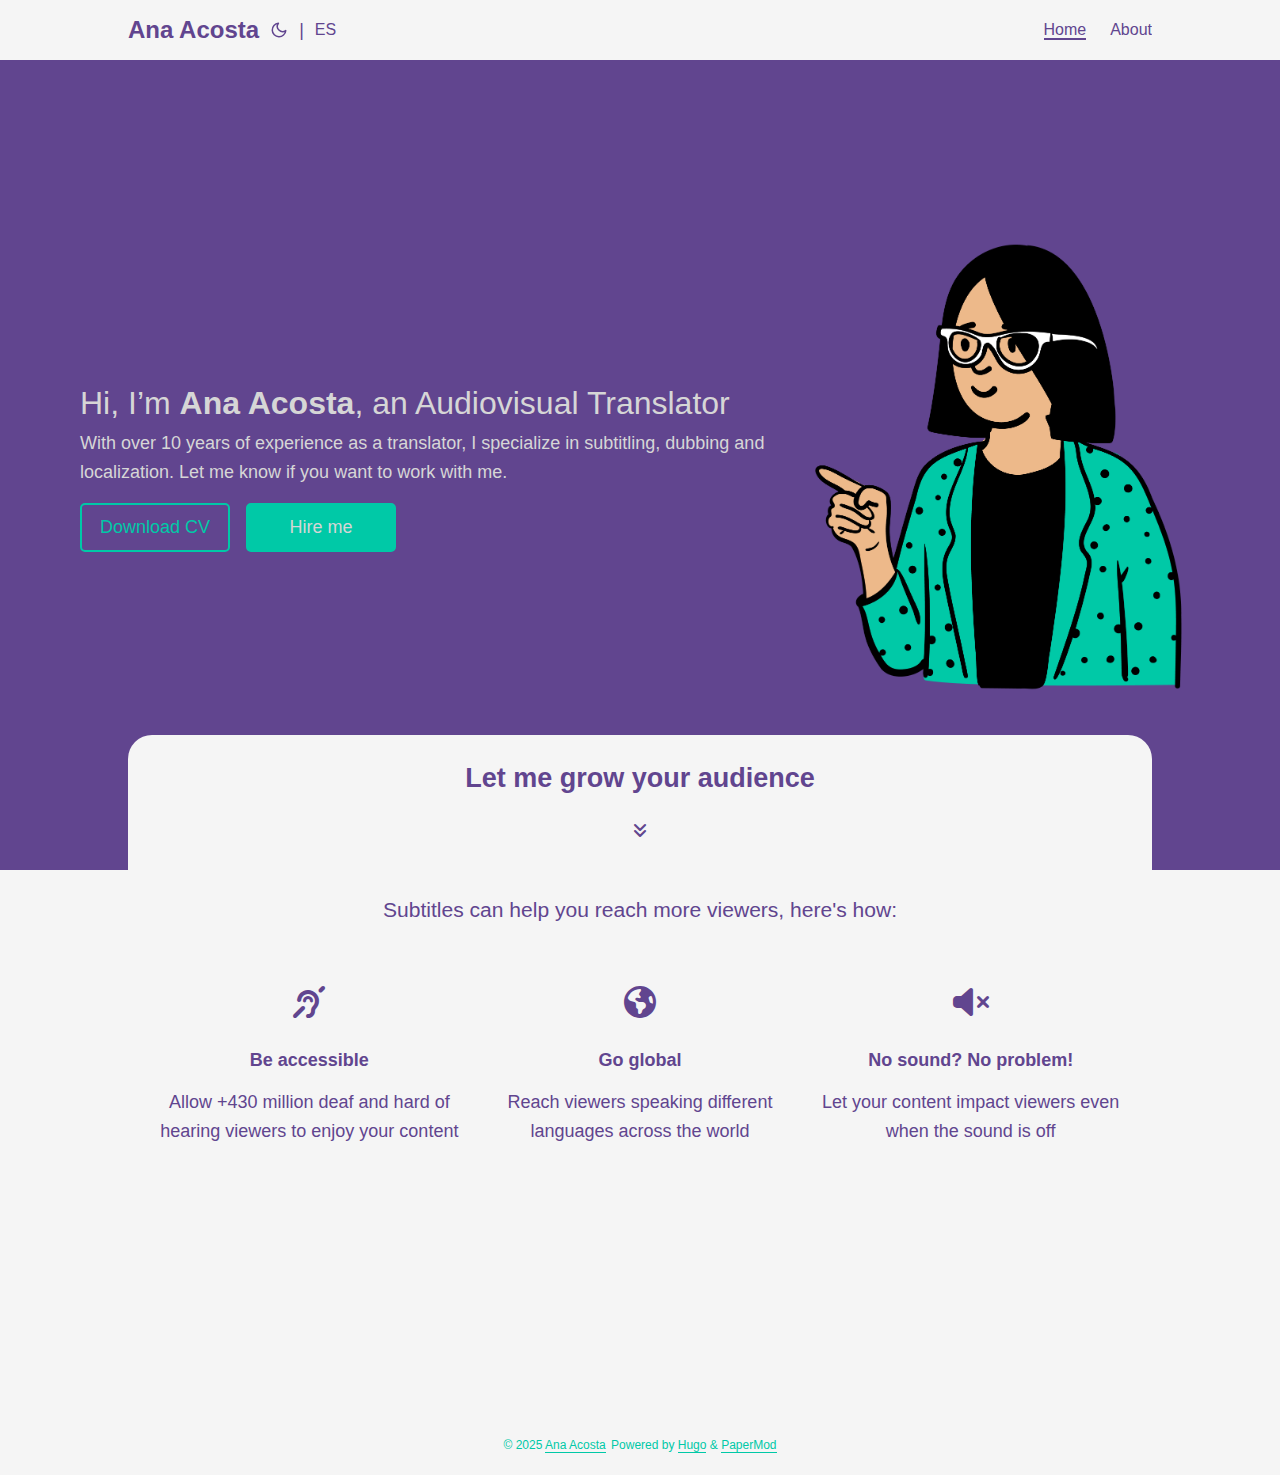
==== commit 415bd86e: "change base url" ====
--- a/index.html
+++ b/index.html
@@ -10,18 +10,18 @@
 
 <meta name="description" content="">
 <meta name="author" content="">
-<link rel="canonical" href="https://AnaTraductora.github.io/landing-page/">
-<link crossorigin="anonymous" href="./landing-page/assets/css/stylesheet.622bb0aef351e11226bcba35657002b34251ba4b2de936a2e7d5f0793b246d91.css" integrity="sha256-YiuwrvNR4RImvLo1ZXACs0JRukst6Tai59XweTskbZE=" rel="preload stylesheet" as="style">
-<link rel="icon" href="https://AnaTraductora.github.io/landing-page/favicon.ico">
-<link rel="icon" type="image/png" sizes="16x16" href="https://AnaTraductora.github.io/landing-page/favicon-16x16.png">
-<link rel="icon" type="image/png" sizes="32x32" href="https://AnaTraductora.github.io/landing-page/favicon-32x32.png">
-<link rel="apple-touch-icon" href="https://AnaTraductora.github.io/landing-page/apple-touch-icon.png">
-<link rel="mask-icon" href="https://AnaTraductora.github.io/landing-page/safari-pinned-tab.svg">
+<link rel="canonical" href="https://AnaTraductora.github.io/">
+<link crossorigin="anonymous" href="/assets/css/stylesheet.622bb0aef351e11226bcba35657002b34251ba4b2de936a2e7d5f0793b246d91.css" integrity="sha256-YiuwrvNR4RImvLo1ZXACs0JRukst6Tai59XweTskbZE=" rel="preload stylesheet" as="style">
+<link rel="icon" href="https://AnaTraductora.github.io/favicon.ico">
+<link rel="icon" type="image/png" sizes="16x16" href="https://AnaTraductora.github.io/favicon-16x16.png">
+<link rel="icon" type="image/png" sizes="32x32" href="https://AnaTraductora.github.io/favicon-32x32.png">
+<link rel="apple-touch-icon" href="https://AnaTraductora.github.io/apple-touch-icon.png">
+<link rel="mask-icon" href="https://AnaTraductora.github.io/safari-pinned-tab.svg">
 <meta name="theme-color" content="#2e2e33">
 <meta name="msapplication-TileColor" content="#2e2e33">
-<link rel="alternate" type="application/rss+xml" href="https://AnaTraductora.github.io/landing-page/index.xml">
-<link rel="alternate" hreflang="es" href="https://AnaTraductora.github.io/landing-page/es/">
-<link rel="alternate" hreflang="en" href="https://AnaTraductora.github.io/landing-page/">
+<link rel="alternate" type="application/rss+xml" href="https://AnaTraductora.github.io/index.xml">
+<link rel="alternate" hreflang="es" href="https://AnaTraductora.github.io/es/">
+<link rel="alternate" hreflang="en" href="https://AnaTraductora.github.io/">
 <noscript>
     <style>
         #theme-toggle,
@@ -58,13 +58,13 @@
         }
 
     </style>
-</noscript><link rel="stylesheet" href="./css/fontawesome.min.css" />
-<link rel="stylesheet" href="./css/solid.min.css" />
-
-<script src="./js/helpers.js"></script><meta property="og:title" content="Ana Acosta" />
+</noscript><link rel="stylesheet" href="/css/fontawesome.min.css" />
+<link rel="stylesheet" href="/css/solid.min.css" />
+
+<script src="/js/helpers.js"></script><meta property="og:title" content="Ana Acosta" />
 <meta property="og:description" content="" />
 <meta property="og:type" content="website" />
-<meta property="og:url" content="https://AnaTraductora.github.io/landing-page/" />
+<meta property="og:url" content="https://AnaTraductora.github.io/" />
 
 <meta name="twitter:card" content="summary"/>
 <meta name="twitter:title" content="Ana Acosta"/>
@@ -75,9 +75,9 @@
   "@context": "https://schema.org",
   "@type": "Organization",
   "name": "Ana Acosta",
-  "url": "https://AnaTraductora.github.io/landing-page/",
+  "url": "https://AnaTraductora.github.io/",
   "description": "",
-  "thumbnailUrl": "https://AnaTraductora.github.io/landing-page/favicon.ico",
+  "thumbnailUrl": "https://AnaTraductora.github.io/favicon.ico",
   "sameAs": [
       
   ]
@@ -100,7 +100,7 @@
 <header class="header">
     <nav class="nav">
         <div class="logo">
-            <a href="https://AnaTraductora.github.io/landing-page/" accesskey="h" title="Ana Acosta (Alt + H)">Ana Acosta</a>
+            <a href="https://AnaTraductora.github.io/" accesskey="h" title="Ana Acosta (Alt + H)">Ana Acosta</a>
             <div class="logo-switches">
                 <button id="theme-toggle" accesskey="t" title="(Alt + T)">
                     <svg id="moon" xmlns="http://www.w3.org/2000/svg" width="24" height="18" viewBox="0 0 24 24"
@@ -124,7 +124,7 @@
                 </button>
                 <ul class="lang-switch"><li>|</li>
                     <li>
-                        <a href="https://AnaTraductora.github.io/landing-page/es/" title="Español"
+                        <a href="https://AnaTraductora.github.io/es/" title="Español"
                             aria-label="Español">ES</a>
                     </li>
                 </ul>
@@ -132,12 +132,12 @@
         </div>
         <ul id="menu">
             <li>
-                <a href="https://AnaTraductora.github.io/landing-page/" title="Home">
-                    <span>Home</span>
+                <a href="https://AnaTraductora.github.io/" title="Home">
+                    <span class="active">Home</span>
                 </a>
             </li>
             <li>
-                <a href="https://AnaTraductora.github.io/landing-page/about" title="About">
+                <a href="https://AnaTraductora.github.io/about" title="About">
                     <span>About</span>
                 </a>
             </li>
@@ -151,13 +151,13 @@
             <p>With over 10 years of experience as a translator, I specialize in subtitling, dubbing and localization. Let me know if you want to work with me.</p>
         </div>
         <div class="home-hero-btns">
-            <a class="home-hero-btn btn-secondary" href='./resources/en/Ana_Acosta_CV.pdf'>Download CV</a>
+            <a class="home-hero-btn btn-secondary" href='/resources/en/Ana_Acosta_CV.pdf'>Download CV</a>
             <a class="home-hero-btn" href="mailto: anasilvina.acosta@gmail.com">Hire me </a>
         </div>
     </div>
 
   <div>
-    <img src="./img/ana.png" alt="Illustration of Ana" class="home-hero-img"/>
+    <img src="/img/ana.png" alt="Illustration of Ana" class="home-hero-img"/>
   </div>
 </section>
 <section class="home-sellingpts">
@@ -188,7 +188,7 @@
     </main>
     
 <footer class="footer">
-    <span>&copy; 2025 <a href="https://AnaTraductora.github.io/landing-page/">Ana Acosta</a></span>
+    <span>&copy; 2025 <a href="https://AnaTraductora.github.io/">Ana Acosta</a></span>
     <span>
         Powered by
         <a href="https://gohugo.io/" rel="noopener noreferrer" target="_blank">Hugo</a> &
--- a/assets/css/stylesheet.622bb0aef351e11226bcba35657002b34251ba4b2de936a2e7d5f0793b246d91.css
+++ b/assets/css/stylesheet.622bb0aef351e11226bcba35657002b34251ba4b2de936a2e7d5f0793b246d91.css
@@ -0,0 +1,7 @@
+/*
+  PaperMod v6
+  License: MIT https://github.com/adityatelange/hugo-PaperMod/blob/master/LICENSE
+  Copyright (c) 2020 nanxiaobei and adityatelange
+  Copyright (c) 2021-2022 adityatelange
+*/
+:root{--gap:24px;--content-gap:20px;--nav-width:1024px;--main-width:720px;--header-height:60px;--footer-height:60px;--radius:8px;--theme:rgb(255, 255, 255);--entry:rgb(255, 255, 255);--primary:#61458F;--secondary:#00C9A7;--tertiary:rgb(214, 214, 214);--content:rgb(31, 31, 31);--hljs-bg:rgb(28, 29, 33);--code-bg:rgb(245, 245, 245);--border:rgb(238, 238, 238)}.dark{--theme:rgb(29, 30, 32);--entry:rgb(46, 46, 51);--primary:rgb(218, 218, 219);--secondary:rgb(155, 156, 157);--tertiary:rgb(65, 66, 68);--content:rgb(196, 196, 197);--hljs-bg:rgb(46, 46, 51);--code-bg:rgb(55, 56, 62);--border:rgb(51, 51, 51)}.list{background:var(--code-bg)}.dark.list{background:var(--theme)}*,::after,::before{box-sizing:border-box}html{-webkit-tap-highlight-color:transparent;overflow-y:scroll}a,button,body{color:var(--primary)}h1,h2,h3,h4,h5,h6{color:var(--primary)}body{min-width:100%;font-family:-apple-system,BlinkMacSystemFont,segoe ui,Roboto,Oxygen,Ubuntu,Cantarell,open sans,helvetica neue,sans-serif;font-size:18px;line-height:1.6;word-break:break-word;background:var(--theme)}article,aside,figcaption,figure,footer,header,hgroup,main,nav,section,table{display:block}h1,h2,h3,h4,h5,h6{line-height:1.2}h1,h2,h3,h4,h5,h6,p{margin-top:0;margin-bottom:0}ul{padding:0}a{text-decoration:none}body,figure,ul{margin:0}table{width:100%;border-collapse:collapse;border-spacing:0;overflow-x:auto;word-break:keep-all}button,input,textarea{padding:0;font:inherit;background:0 0;border:0}input,textarea{outline:0}button,input[type=button],input[type=submit]{cursor:pointer}input:-webkit-autofill,textarea:-webkit-autofill{box-shadow:0 0 0 50px var(--theme)inset}img{display:block;max-width:100%}.not-found{position:absolute;left:0;right:0;display:flex;align-items:center;justify-content:center;height:80%;font-size:160px;font-weight:700}.about-container{padding:5vh 10vw;display:grid;grid-template-columns:1fr 2fr;gap:10vw;align-items:center}.about-img .mobile-img{display:none}@media(max-width:640px){.about-container{display:flex;flex-direction:column}.about-img .mobile-img{display:block}.about-img .desktop-img{display:none}}.archive-posts{width:100%;font-size:16px}.archive-year{margin-top:40px}.archive-year:not(:last-of-type){border-bottom:2px solid var(--border)}.archive-month{display:flex;align-items:flex-start;padding:10px 0}.archive-month-header{margin:25px 0;width:200px}.archive-month:not(:last-of-type){border-bottom:1px solid var(--border)}.archive-entry{position:relative;padding:5px;margin:10px 0}.archive-entry-title{margin:5px 0;font-weight:400}.archive-count,.archive-meta{color:var(--secondary);font-size:14px}.footer,.top-link{font-size:12px;color:var(--secondary)}.footer{max-width:calc(var(--main-width) + var(--gap) * 2);margin:auto;padding:calc((var(--footer-height) - var(--gap))/2)var(--gap);text-align:center;line-height:24px}.footer span{margin-inline-start:1px;margin-inline-end:1px}.footer span:last-child{white-space:nowrap}.footer a{color:inherit;border-bottom:1px solid var(--secondary)}.footer a:hover{border-bottom:1px solid var(--primary)}.top-link{visibility:hidden;position:fixed;bottom:60px;right:30px;z-index:99;background:var(--tertiary);width:42px;height:42px;padding:12px;border-radius:64px;transition:visibility .5s,opacity .8s linear}.top-link,.top-link svg{filter:drop-shadow(0 0 0 var(--theme))}.footer a:hover,.top-link:hover{color:var(--primary)}.top-link:focus,#theme-toggle:focus{outline:0}.nav{display:flex;flex-wrap:wrap;justify-content:space-between;max-width:calc(var(--nav-width) + var(--gap) * 2);margin-inline-start:auto;margin-inline-end:auto;line-height:var(--header-height)}.nav a{display:block}.logo,#menu{display:flex;margin:auto var(--gap)}.logo{flex-wrap:inherit}.logo a{font-size:24px;font-weight:700}.logo a img,.logo a svg{display:inline;vertical-align:middle;pointer-events:none;transform:translate(0,-10%);border-radius:6px;margin-inline-end:8px}button#theme-toggle{font-size:26px;margin:auto 4px}body.dark #moon{vertical-align:middle;display:none}body:not(.dark) #sun{display:none}#menu{list-style:none;word-break:keep-all;overflow-x:auto;white-space:nowrap}#menu li+li{margin-inline-start:var(--gap)}#menu a{font-size:16px}#menu .active{font-weight:500;border-bottom:2px solid}.lang-switch li,.lang-switch ul,.logo-switches{display:inline-flex;margin:auto 4px}.lang-switch{display:flex;flex-wrap:inherit}.lang-switch a{margin:auto 3px;font-size:16px;font-weight:500}.logo-switches{flex-wrap:inherit}.home-hero{min-width:100%;background-color:var(--primary);color:var(--tertiary);min-height:90vh;display:flex;align-items:center;justify-content:space-between;padding:0 5rem}.home-hero-title{font-size:2rem}.home-hero-img{max-height:80vh}.home-hero-btn{display:inline-block;text-align:center;border:2px solid var(--secondary);min-width:150px;border-radius:5px;padding:8px;cursor:pointer;color:var(--tertiary);background-color:var(--secondary)}.home-hero-btn.btn-secondary{color:var(--secondary);background-color:transparent}.home-hero-btns{margin-top:1rem;display:flex;gap:1rem}.home-hero-btn:hover{filter:brightness(.9);-webkit-transition:500ms -webkit-filter linear;-moz-transition:500ms -moz-filter linear;-moz-transition:500ms filter linear;-ms-transition:500ms -ms-filter linear;-o-transition:500ms -o-filter linear;-webkit-filter-transition:500ms filter linear,500ms -webkit-filter linear}.home-sellingpts{position:relative;top:-15vh;width:80%;border-top-left-radius:1.5rem;border-top-right-radius:1.5rem;text-align:center;margin:auto;padding:0 2rem;background-color:var(--code-bg)}.home-sellingpts .cat{min-height:15vh;display:flex;flex-direction:column;align-items:center;justify-content:center;margin-bottom:3vh;gap:1rem}.home-sellingpts .cat i{font-size:1rem}.home-sellingpts-blurb{margin-bottom:4rem;font-weight:400}.home-sellingpts-list{display:grid;grid-template-columns:1fr 1fr 1fr;gap:2rem;padding-bottom:15vh}.home-sellingpts-list article{display:flex;flex-direction:column;gap:1rem}.home-sellingpts-list article i{font-size:2rem;margin-bottom:1rem}@media(max-width:768px){.home-sellingpts-list{grid-template-columns:1fr;grid-template-rows:1fr 1fr 1fr}}@media(max-width:640px){.home-hero{flex-direction:column;text-align:center;justify-content:normal}.home-hero-img{position:relative;top:10vh}.home-hero-btns{justify-content:center;margin-top:1rem}.home-sellingpts{top:-17vh}.home-sellingpts .cat{font-size:1rem;padding-top:1rem;gap:.5rem}}.main{position:relative;min-height:calc(100vh - var(--header-height) - var(--footer-height));margin:auto}.page-header h1{font-size:40px}.pagination{display:flex}.pagination a{color:var(--theme);font-size:13px;line-height:36px;background:var(--primary);border-radius:calc(36px/2);padding:0 16px}.pagination .next{margin-inline-start:auto}.social-icons{padding:12px 0}.social-icons a:not(:last-of-type){margin-inline-end:12px}.social-icons a svg{height:26px;width:26px}code{direction:ltr}div.highlight,pre{position:relative}.copy-code{display:none;position:absolute;top:4px;right:4px;color:rgba(255,255,255,.8);background:rgba(78,78,78,.8);border-radius:var(--radius);padding:0 5px;font-size:14px;user-select:none}div.highlight:hover .copy-code,pre:hover .copy-code{display:block}.first-entry{position:relative;display:flex;flex-direction:column;justify-content:center;min-height:320px;margin:var(--gap)0 calc(var(--gap) * 2)}.first-entry .entry-header{overflow:hidden;display:-webkit-box;-webkit-box-orient:vertical;-webkit-line-clamp:3}.first-entry .entry-header h1{font-size:34px;line-height:1.3}.first-entry .entry-content{margin:14px 0;font-size:16px;-webkit-line-clamp:3}.first-entry .entry-footer{font-size:14px}.home-info .entry-content{-webkit-line-clamp:unset}.post-entry{position:relative;margin-bottom:var(--gap);padding:var(--gap);background:var(--entry);border-radius:var(--radius);transition:transform .1s;border:1px solid var(--border)}.post-entry:active{transform:scale(.96)}.tag-entry .entry-cover{display:none}.entry-header h2{font-size:24px;line-height:1.3}.entry-content{margin:8px 0;color:var(--secondary);font-size:14px;line-height:1.6;overflow:hidden;display:-webkit-box;-webkit-box-orient:vertical;-webkit-line-clamp:2}.entry-footer{color:var(--secondary);font-size:13px}.entry-link{position:absolute;left:0;right:0;top:0;bottom:0}.entry-cover,.entry-isdraft{font-size:14px;color:var(--secondary)}.entry-cover{margin-bottom:var(--gap);text-align:center}.entry-cover img{border-radius:var(--radius);pointer-events:none;width:100%;height:auto}.entry-cover a{color:var(--secondary);box-shadow:0 1px 0 var(--primary)}.page-header,.post-header{margin:24px auto var(--content-gap)}.post-title{margin-bottom:2px;font-size:40px}.post-description{margin-top:10px;margin-bottom:5px}.post-meta,.breadcrumbs{color:var(--secondary);font-size:14px;display:flex;flex-wrap:wrap}.post-meta .i18n_list li{display:inline-flex;list-style:none;margin:auto 3px;box-shadow:0 1px 0 var(--secondary)}.breadcrumbs a{font-size:16px}.post-content{color:var(--content)}.post-content h3,.post-content h4,.post-content h5,.post-content h6{margin:24px 0 16px}.post-content h1{margin:40px auto 32px;font-size:40px}.post-content h2{margin:32px auto 24px;font-size:32px}.post-content h3{font-size:24px}.post-content h4{font-size:16px}.post-content h5{font-size:14px}.post-content h6{font-size:12px}.post-content a,.toc a:hover{box-shadow:0 1px}.post-content a code{margin:auto 0;border-radius:0;box-shadow:0 -1px 0 var(--primary)inset}.post-content del{text-decoration:none;background:linear-gradient(to right,var(--primary) 100%,transparent 0)0/1px 1px repeat-x}.post-content dl,.post-content ol,.post-content p,.post-content figure,.post-content ul{margin-bottom:var(--content-gap)}.post-content ol,.post-content ul{padding-inline-start:20px}.post-content li{margin-top:5px}.post-content li p{margin-bottom:0}.post-content dl{display:flex;flex-wrap:wrap;margin:0}.post-content dt{width:25%;font-weight:700}.post-content dd{width:75%;margin-inline-start:0;padding-inline-start:10px}.post-content dd~dd,.post-content dt~dt{margin-top:10px}.post-content table{margin-bottom:32px}.post-content table th,.post-content table:not(.highlighttable,.highlight table,.gist .highlight) td{min-width:80px;padding:12px 8px;line-height:1.5;border-bottom:1px solid var(--border)}.post-content table th{font-size:14px;text-align:start}.post-content table:not(.highlighttable) td code:only-child{margin:auto 0}.post-content .highlight table{border-radius:var(--radius)}.post-content .highlight:not(table){margin:10px auto;background:var(--hljs-bg)!important;border-radius:var(--radius);direction:ltr}.post-content li>.highlight{margin-inline-end:0}.post-content ul pre{margin-inline-start:calc(var(--gap) * -2)}.post-content .highlight pre{margin:0}.post-content .highlighttable{table-layout:fixed}.post-content .highlighttable td:first-child{width:40px}.post-content .highlighttable td .linenodiv{padding-inline-end:0!important}.post-content .highlighttable td .highlight,.post-content .highlighttable td .linenodiv pre{margin-bottom:0}.post-content code{margin:auto 4px;padding:4px 6px;font-size:.78em;line-height:1.5;background:var(--code-bg);border-radius:2px}.post-content pre code{display:block;margin:auto 0;padding:10px;color:#d5d5d6;background:var(--hljs-bg)!important;border-radius:var(--radius);overflow-x:auto;word-break:break-all}.post-content blockquote{margin:20px 0;padding:0 14px;border-inline-start:3px solid var(--primary)}.post-content hr{margin:30px 0;height:2px;background:var(--tertiary);border:0}.post-content iframe{max-width:100%}.post-content img{border-radius:4px;margin:1rem 0}.post-content img[src*="#center"]{margin:1rem auto}.post-content figure.align-center{text-align:center}.post-content figure>figcaption{color:var(--primary);font-size:16px;font-weight:700;margin:8px 0 16px}.post-content figure>figcaption>p{color:var(--secondary);font-size:14px;font-weight:400}.toc{margin:0 2px 40px;border:1px solid var(--border);background:var(--code-bg);border-radius:var(--radius);padding:.4em}.dark .toc{background:var(--entry)}.toc details summary{cursor:zoom-in;margin-inline-start:20px}.toc details[open] summary{cursor:zoom-out}.toc .details{display:inline;font-weight:500}.toc .inner{margin:0 20px;padding:10px 20px}.toc li ul{margin-inline-start:var(--gap)}.toc summary:focus{outline:0}.post-footer{margin-top:56px}.post-tags li{display:inline-block;margin-inline-end:3px;margin-bottom:5px}.post-tags a,.share-buttons,.paginav{border-radius:var(--radius);background:var(--code-bg);border:1px solid var(--border)}.post-tags a{display:block;padding-inline-start:14px;padding-inline-end:14px;color:var(--secondary);font-size:14px;line-height:34px;background:var(--code-bg)}.post-tags a:hover,.paginav a:hover{background:var(--border)}.share-buttons{margin:14px 0;padding-inline-start:var(--radius);display:flex;justify-content:center;overflow-x:auto}.share-buttons a{margin-top:10px}.share-buttons a:not(:last-of-type){margin-inline-end:12px}h1:hover .anchor,h2:hover .anchor,h3:hover .anchor,h4:hover .anchor,h5:hover .anchor,h6:hover .anchor{display:inline-flex;color:var(--secondary);margin-inline-start:8px;font-weight:500;user-select:none}.paginav{margin:10px 0;display:flex;line-height:30px;border-radius:var(--radius)}.paginav a{padding-inline-start:14px;padding-inline-end:14px;border-radius:var(--radius)}.paginav .title{letter-spacing:1px;text-transform:uppercase;font-size:small;color:var(--secondary)}.paginav .prev,.paginav .next{width:50%}.paginav span:hover:not(.title){box-shadow:0 1px}.paginav .next{margin-inline-start:auto;text-align:right}[dir=rtl] .paginav .next{text-align:left}h1>a>svg{display:inline}img.in-text{display:inline;margin:auto}.buttons,.main .profile{display:flex;justify-content:center}.main .profile{align-items:center;min-height:calc(100vh - var(--header-height) - var(--footer-height) - (var(--gap) * 2));text-align:center}.profile .profile_inner h1{padding:12px 0}.profile img{display:inline-table;border-radius:50%}.buttons{flex-wrap:wrap;max-width:400px;margin:0 auto}.button{background:var(--tertiary);border-radius:var(--radius);margin:8px;padding:6px;transition:transform .1s}.button-inner{padding:0 8px}.button:active{transform:scale(.96)}#searchbox input{padding:4px 10px;width:100%;color:var(--primary);font-weight:700;border:2px solid var(--tertiary);border-radius:var(--radius)}#searchbox input:focus{border-color:var(--secondary)}#searchResults li{list-style:none;border-radius:var(--radius);padding:10px;margin:10px 0;position:relative;font-weight:500}#searchResults{margin:10px 0;width:100%}#searchResults li:active{transition:transform .1s;transform:scale(.98)}#searchResults a{position:absolute;width:100%;height:100%;top:0;left:0;outline:none}#searchResults .focus{transform:scale(.98);border:2px solid var(--tertiary)}.terms-tags li{display:inline-block;margin:10px;font-weight:500}.terms-tags a{display:block;padding:3px 10px;background:var(--tertiary);border-radius:6px;transition:transform .1s}.terms-tags a:active{background:var(--tertiary);transform:scale(.96)}.hljs-comment,.hljs-quote{color:#b6b18b}.hljs-deletion,.hljs-name,.hljs-regexp,.hljs-selector-class,.hljs-selector-id,.hljs-tag,.hljs-template-variable,.hljs-variable{color:#eb3c54}.hljs-built_in,.hljs-builtin-name,.hljs-link,.hljs-literal,.hljs-meta,.hljs-number,.hljs-params,.hljs-type{color:#e7ce56}.hljs-attribute{color:#ee7c2b}.hljs-addition,.hljs-bullet,.hljs-string,.hljs-symbol{color:#4fb4d7}.hljs-section,.hljs-title{color:#78bb65}.hljs-keyword,.hljs-selector-tag{color:#b45ea4}.hljs{display:block;overflow-x:auto;background:#1c1d21;color:#c0c5ce;padding:.5em}.hljs-emphasis{font-style:italic}.hljs-strong{font-weight:700}::-webkit-scrollbar-track{background:0 0}.list:not(.dark)::-webkit-scrollbar-track{background:var(--code-bg)}::-webkit-scrollbar-thumb{background:var(--tertiary);border:5px solid var(--theme);border-radius:var(--radius)}.list:not(.dark)::-webkit-scrollbar-thumb{border:5px solid var(--code-bg)}::-webkit-scrollbar-thumb:hover{background:var(--secondary)}::-webkit-scrollbar:not(.highlighttable,.highlight table,.gist .highlight){background:var(--theme)}.post-content .highlighttable td .highlight pre code::-webkit-scrollbar{display:none}.post-content :not(table) ::-webkit-scrollbar-thumb{border:2px solid var(--hljs-bg);background:#717175}.post-content :not(table) ::-webkit-scrollbar-thumb:hover{background:#a3a3a5}.gist table::-webkit-scrollbar-thumb{border:2px solid #fff;background:#adadad}.gist table::-webkit-scrollbar-thumb:hover{background:#707070}.post-content table::-webkit-scrollbar-thumb{border-width:2px}@media screen and (min-width:768px){::-webkit-scrollbar{width:19px;height:11px}}@media screen and (max-width:768px){:root{--gap:14px}.profile img{transform:scale(.85)}.first-entry{min-height:260px}.archive-month{flex-direction:column}.archive-year{margin-top:20px}.footer{padding:calc((var(--footer-height) - var(--gap) - 10px)/2)var(--gap)}}@media screen and (max-width:900px){.list .top-link{transform:translateY(-5rem)}}@media(prefers-reduced-motion){.terms-tags a:active,.button:active,.post-entry:active,.top-link,#searchResults .focus,#searchResults li:active{transform:none}}